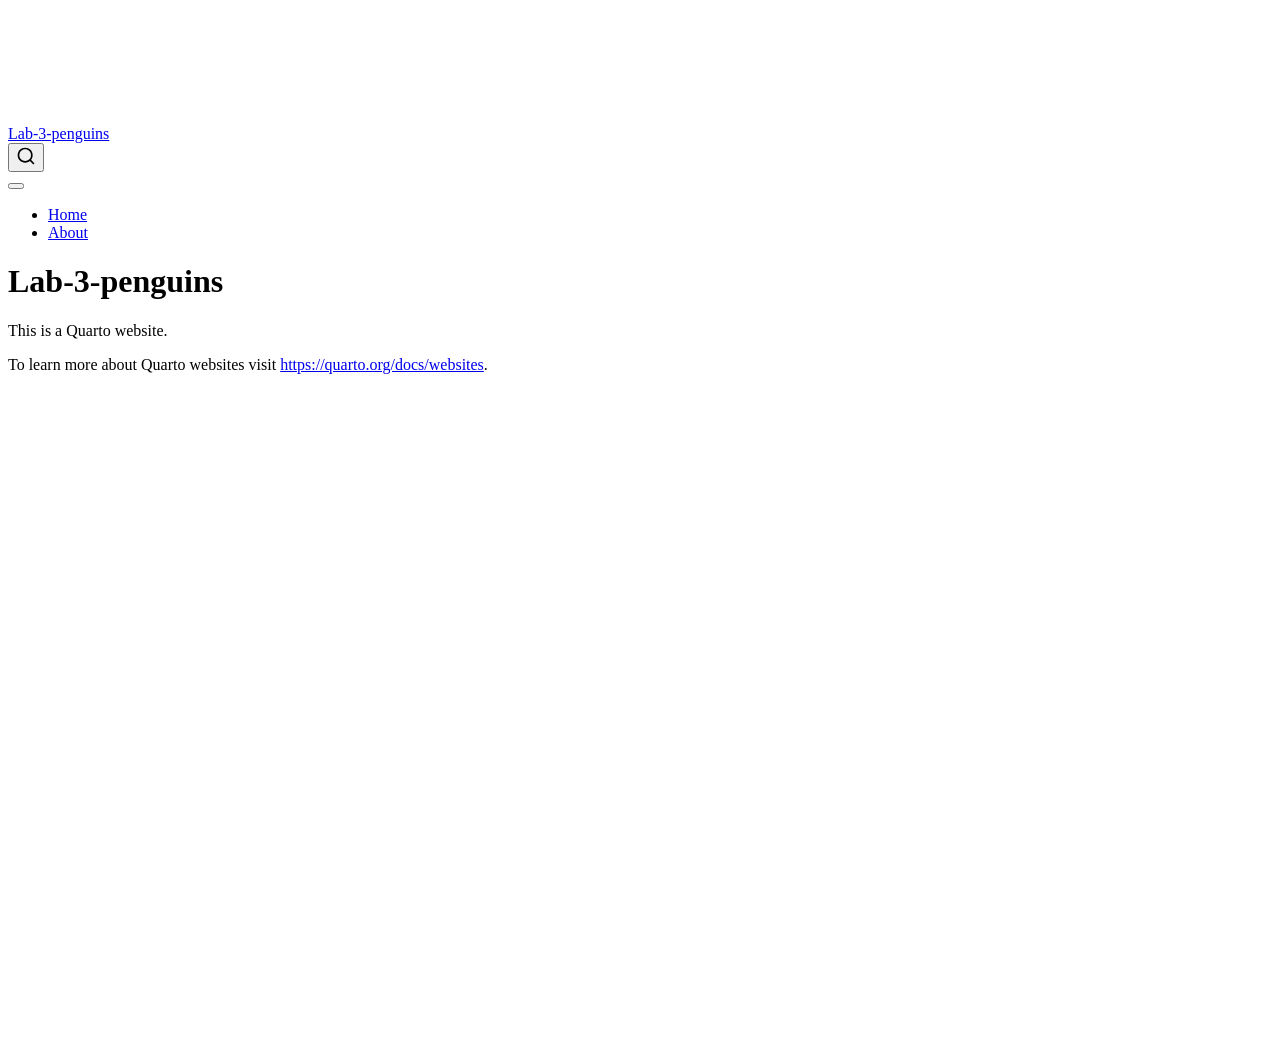
==== docs/index.html @ 2aafa757 "website 2" ====
<!DOCTYPE html>
<html xmlns="http://www.w3.org/1999/xhtml" lang="en" xml:lang="en"><head>

<meta charset="utf-8">
<meta name="generator" content="quarto-1.10.18">

<meta name="viewport" content="width=device-width, initial-scale=1.0, user-scalable=yes">


<title>Lab-3-penguins</title>
<style>
/* Default styles provided by pandoc.
** See https://pandoc.org/MANUAL.html#variables-for-html for config info.
*/
span.smallcaps{font-variant: small-caps;}
div.columns{display: flex; gap: 1.5em;}
div.column{flex: auto;}
@media screen {
div.columns{gap: min(4vw, 1.5em);}
div.column{overflow-x: auto;}
}
div.hanging-indent{margin-left: 1.5em; text-indent: -1.5em;}
ul.task-list{list-style: none;}
ul.task-list li input[type="checkbox"] {
  width: 0.8em;
  margin: 0 0.8em 0.2em -1em; /* quarto-specific, see https://github.com/quarto-dev/quarto-cli/issues/4556 */ 
  vertical-align: middle;
}
</style>


<script src="site_libs/quarto-nav/quarto-nav.js"></script>
<script src="site_libs/quarto-nav/headroom.min.js"></script>
<script src="site_libs/clipboard/clipboard.min.js"></script>
<script src="site_libs/quarto-search/autocomplete.umd.js"></script>
<script src="site_libs/quarto-search/fuse.min.js"></script>
<script src="site_libs/quarto-search/quarto-search.js"></script>
<meta name="quarto:offset" content="./">
<script src="site_libs/quarto-html/quarto.js" type="module"></script>
<script src="site_libs/quarto-html/tabsets/tabsets.js" type="module"></script>
<script src="site_libs/quarto-html/popper.min.js"></script>
<script src="site_libs/quarto-html/tippy.umd.min.js"></script>
<script src="site_libs/quarto-html/anchor.min.js"></script>
<link href="site_libs/quarto-html/tippy.css" rel="stylesheet">
<link href="site_libs/quarto-html/quarto-syntax-highlighting-64a204ab8560d761af7679ceaba22944.css" rel="stylesheet" id="quarto-text-highlighting-styles">
<script src="site_libs/bootstrap/bootstrap.min.js"></script>
<link href="site_libs/bootstrap/bootstrap-icons.css" rel="stylesheet">
<link href="site_libs/bootstrap/bootstrap-445b8638c3d06994fee0907d791121c4.min.css" rel="stylesheet" append-hash="true" id="quarto-bootstrap" data-mode="light">
<script id="quarto-search-options" type="application/json">{
  "location": "navbar",
  "copy-button": false,
  "collapse-after": 3,
  "panel-placement": "end",
  "type": "overlay",
  "limit": 50,
  "keyboard-shortcut": [
    "f",
    "/",
    "s"
  ],
  "show-item-context": false,
  "language": {
    "search-no-results-text": "No results",
    "search-matching-documents-text": "matching documents",
    "search-copy-link-title": "Copy link to search",
    "search-hide-matches-text": "Hide additional matches",
    "search-more-match-text": "more match in this document",
    "search-more-matches-text": "more matches in this document",
    "search-clear-button-title": "Clear",
    "search-text-placeholder": "",
    "search-detached-cancel-button-title": "Cancel",
    "search-submit-button-title": "Submit",
    "search-label": "Search"
  }
}</script>


<link rel="stylesheet" href="styles.css">
</head>

<body class="nav-fixed quarto-light">

<div id="quarto-search-results"></div>
  <header id="quarto-header" class="headroom fixed-top">
    <nav class="navbar navbar-expand-lg " data-bs-theme="dark">
      <div class="navbar-container container-fluid">
      <div class="navbar-brand-container mx-auto">
    <a class="navbar-brand" href="./index.html">
    <span class="navbar-title">Lab-3-penguins</span>
    </a>
  </div>
            <div id="quarto-search" class="" title="Search"></div>
          <button class="navbar-toggler" type="button" data-bs-toggle="collapse" data-bs-target="#navbarCollapse" aria-controls="navbarCollapse" role="menu" aria-expanded="false" aria-label="Toggle navigation" onclick="if (window.quartoToggleHeadroom) { window.quartoToggleHeadroom(); }">
  <span class="navbar-toggler-icon"></span>
</button>
          <div class="collapse navbar-collapse" id="navbarCollapse">
            <ul class="navbar-nav navbar-nav-scroll me-auto">
  <li class="nav-item">
    <a class="nav-link active" href="./index.html" aria-current="page"> 
<span class="menu-text">Home</span></a>
  </li>  
  <li class="nav-item">
    <a class="nav-link" href="./about.html"> 
<span class="menu-text">About</span></a>
  </li>  
</ul>
          </div> <!-- /navcollapse -->
            <div class="quarto-navbar-tools">
</div>
      </div> <!-- /container-fluid -->
    </nav>
</header>
<!-- content -->
<div id="quarto-content" class="quarto-container page-columns page-rows-contents page-layout-article page-navbar">
<!-- sidebar -->
<!-- margin-sidebar -->
    <div id="quarto-margin-sidebar" class="sidebar margin-sidebar zindex-bottom">
        
    </div>
<!-- main -->
<main class="content" id="quarto-document-content">

<header id="title-block-header" class="quarto-title-block default">
<div class="quarto-title">
<h1 class="title">Lab-3-penguins</h1>
</div>



<div class="quarto-title-meta">

    
  
    
  </div>
  


</header>


<p>This is a Quarto website.</p>
<p>To learn more about Quarto websites visit <a href="https://quarto.org/docs/websites" class="uri">https://quarto.org/docs/websites</a>.</p>



</main> <!-- /main -->
<script id="quarto-html-after-body" type="application/javascript">
  window.document.addEventListener("DOMContentLoaded", function (event) {
    const icon = "";
    const anchorJS = new window.AnchorJS();
    anchorJS.options = {
      placement: 'right',
      icon: icon
    };
    anchorJS.add('.anchored');
    const isCodeAnnotation = (el) => {
      for (const clz of el.classList) {
        if (clz.startsWith('code-annotation-')) {                     
          return true;
        }
      }
      return false;
    }
    const onCopySuccess = function(e) {
      // button target
      const button = e.trigger;
      // don't keep focus
      button.blur();
      // flash "checked"
      button.classList.add('code-copy-button-checked');
      var currentTitle = button.getAttribute("title");
      button.setAttribute("title", "Copied!");
      let tooltip;
      if (window.bootstrap) {
        button.setAttribute("data-bs-toggle", "tooltip");
        button.setAttribute("data-bs-placement", "left");
        button.setAttribute("data-bs-title", "Copied!");
        tooltip = new bootstrap.Tooltip(button, 
          { trigger: "manual", 
            customClass: "code-copy-button-tooltip",
            offset: [0, -8]});
        tooltip.show();    
      }
      setTimeout(function() {
        if (tooltip) {
          tooltip.hide();
          button.removeAttribute("data-bs-title");
          button.removeAttribute("data-bs-toggle");
          button.removeAttribute("data-bs-placement");
        }
        button.setAttribute("title", currentTitle);
        button.classList.remove('code-copy-button-checked');
      }, 1000);
      // clear code selection
      e.clearSelection();
    }
    const getTextToCopy = function(trigger) {
      const outerScaffold = trigger.parentElement.cloneNode(true);
      const codeEl = outerScaffold.querySelector('code');
      for (const childEl of codeEl.children) {
        if (isCodeAnnotation(childEl)) {
          childEl.remove();
        }
      }
      return codeEl.innerText;
    }
    const clipboard = new window.ClipboardJS('.code-copy-button:not([data-in-quarto-modal])', {
      text: getTextToCopy
    });
    clipboard.on('success', onCopySuccess);
    if (window.document.getElementById('quarto-embedded-source-code-modal')) {
      const clipboardModal = new window.ClipboardJS('.code-copy-button[data-in-quarto-modal]', {
        text: getTextToCopy,
        container: window.document.getElementById('quarto-embedded-source-code-modal')
      });
      clipboardModal.on('success', onCopySuccess);
    }
      var localhostRegex = new RegExp(/^(?:http|https):\/\/localhost\:?[0-9]*\//);
      var mailtoRegex = new RegExp(/^mailto:/);
        var filterRegex = new RegExp('/' + window.location.host + '/');
      var isInternal = (href) => {
          return filterRegex.test(href) || localhostRegex.test(href) || mailtoRegex.test(href);
      }
      // Inspect non-navigation links and adorn them if external
     var links = window.document.querySelectorAll('a[href]:not(.nav-link):not(.navbar-brand):not(.toc-action):not(.sidebar-link):not(.sidebar-item-toggle):not(.pagination-link):not(.no-external):not([aria-hidden]):not(.dropdown-item):not(.quarto-navigation-tool):not(.about-link)');
      for (var i=0; i<links.length; i++) {
        const link = links[i];
        if (!isInternal(link.href)) {
          // undo the damage that might have been done by quarto-nav.js in the case of
          // links that we want to consider external
          if (link.dataset.originalHref !== undefined) {
            link.href = link.dataset.originalHref;
          }
        }
      }
    function tippyHover(el, contentFn, onTriggerFn, onUntriggerFn) {
      const config = {
        allowHTML: true,
        maxWidth: 500,
        delay: 100,
        arrow: false,
        appendTo: function(el) {
            return el.parentElement;
        },
        interactive: true,
        interactiveBorder: 10,
        theme: 'quarto',
        placement: 'bottom-start',
      };
      if (contentFn) {
        config.content = contentFn;
      }
      if (onTriggerFn) {
        config.onTrigger = onTriggerFn;
      }
      if (onUntriggerFn) {
        config.onUntrigger = onUntriggerFn;
      }
      window.tippy(el, config); 
    }
    const noterefs = window.document.querySelectorAll('a[role="doc-noteref"]');
    for (var i=0; i<noterefs.length; i++) {
      const ref = noterefs[i];
      tippyHover(ref, function() {
        // use id or data attribute instead here
        let href = ref.getAttribute('data-footnote-href') || ref.getAttribute('href');
        try { href = new URL(href).hash; } catch {}
        const id = href.replace(/^#\/?/, "");
        const note = window.document.getElementById(id);
        if (note) {
          return note.innerHTML;
        } else {
          return "";
        }
      });
    }
    const xrefs = window.document.querySelectorAll('a.quarto-xref');
    const processXRef = (id, note) => {
      // Strip column container classes
      const stripColumnClz = (el) => {
        el.classList.remove("page-full", "page-columns");
        if (el.children) {
          for (const child of el.children) {
            stripColumnClz(child);
          }
        }
      }
      stripColumnClz(note)
      if (id === null || id.startsWith('sec-')) {
        // Special case sections, only their first couple elements
        const container = document.createElement("div");
        if (note.children && note.children.length > 2) {
          container.appendChild(note.children[0].cloneNode(true));
          for (let i = 1; i < note.children.length; i++) {
            const child = note.children[i];
            if (child.tagName === "P" && child.innerText === "") {
              continue;
            } else {
              container.appendChild(child.cloneNode(true));
              break;
            }
          }
          if (window.Quarto?.typesetMath) {
            window.Quarto.typesetMath(container);
          }
          return container.innerHTML
        } else {
          if (window.Quarto?.typesetMath) {
            window.Quarto.typesetMath(note);
          }
          return note.innerHTML;
        }
      } else {
        // Remove any anchor links if they are present
        const anchorLink = note.querySelector('a.anchorjs-link');
        if (anchorLink) {
          anchorLink.remove();
        }
        if (window.Quarto?.typesetMath) {
          window.Quarto.typesetMath(note);
        }
        if (note.classList.contains("callout")) {
          return note.outerHTML;
        } else {
          return note.innerHTML;
        }
      }
    }
    for (var i=0; i<xrefs.length; i++) {
      const xref = xrefs[i];
      tippyHover(xref, undefined, function(instance) {
        instance.disable();
        let url = xref.getAttribute('href');
        let hash = undefined; 
        if (url.startsWith('#')) {
          hash = url;
        } else {
          try { hash = new URL(url).hash; } catch {}
        }
        if (hash) {
          const id = hash.replace(/^#\/?/, "");
          const note = window.document.getElementById(id);
          if (note !== null) {
            try {
              const html = processXRef(id, note.cloneNode(true));
              instance.setContent(html);
            } finally {
              instance.enable();
              instance.show();
            }
          } else {
            // See if we can fetch this
            fetch(url.split('#')[0])
            .then(res => res.text())
            .then(html => {
              const parser = new DOMParser();
              const htmlDoc = parser.parseFromString(html, "text/html");
              const note = htmlDoc.getElementById(id);
              if (note !== null) {
                const html = processXRef(id, note);
                instance.setContent(html);
              } 
            }).finally(() => {
              instance.enable();
              instance.show();
            });
          }
        } else {
          // See if we can fetch a full url (with no hash to target)
          // This is a special case and we should probably do some content thinning / targeting
          fetch(url)
          .then(res => res.text())
          .then(html => {
            const parser = new DOMParser();
            const htmlDoc = parser.parseFromString(html, "text/html");
            const note = htmlDoc.querySelector('main.content');
            if (note !== null) {
              // This should only happen for chapter cross references
              // (since there is no id in the URL)
              // remove the first header
              if (note.children.length > 0 && note.children[0].tagName === "HEADER") {
                note.children[0].remove();
              }
              const html = processXRef(null, note);
              instance.setContent(html);
            } 
          }).finally(() => {
            instance.enable();
            instance.show();
          });
        }
      }, function(instance) {
      });
    }
        let selectedAnnoteEl;
        const selectorForAnnotation = ( cell, annotation) => {
          let cellAttr = 'data-code-cell="' + cell + '"';
          let lineAttr = 'data-code-annotation="' +  annotation + '"';
          const selector = 'span[' + cellAttr + '][' + lineAttr + ']';
          return selector;
        }
        const selectCodeLines = (annoteEl) => {
          const doc = window.document;
          const targetCell = annoteEl.getAttribute("data-target-cell");
          const targetAnnotation = annoteEl.getAttribute("data-target-annotation");
          const annoteSpan = window.document.querySelector(selectorForAnnotation(targetCell, targetAnnotation));
          const lines = annoteSpan.getAttribute("data-code-lines").split(",");
          const lineIds = lines.map((line) => {
            return targetCell + "-" + line;
          })
          let top = null;
          let height = null;
          let parent = null;
          if (lineIds.length > 0) {
              //compute the position of the single el (top and bottom and make a div)
              const el = window.document.getElementById(lineIds[0]);
              top = el.offsetTop;
              height = el.offsetHeight;
              parent = el.parentElement.parentElement;
            if (lineIds.length > 1) {
              const lastEl = window.document.getElementById(lineIds[lineIds.length - 1]);
              const bottom = lastEl.offsetTop + lastEl.offsetHeight;
              height = bottom - top;
            }
            if (top !== null && height !== null && parent !== null) {
              // cook up a div (if necessary) and position it 
              let div = window.document.getElementById("code-annotation-line-highlight");
              if (div === null) {
                div = window.document.createElement("div");
                div.setAttribute("id", "code-annotation-line-highlight");
                div.style.position = 'absolute';
                parent.appendChild(div);
              }
              div.style.top = top - 2 + "px";
              div.style.height = height + 4 + "px";
              div.style.left = 0;
              let gutterDiv = window.document.getElementById("code-annotation-line-highlight-gutter");
              if (gutterDiv === null) {
                gutterDiv = window.document.createElement("div");
                gutterDiv.setAttribute("id", "code-annotation-line-highlight-gutter");
                gutterDiv.style.position = 'absolute';
                const codeCell = window.document.getElementById(targetCell);
                const gutter = codeCell.querySelector('.code-annotation-gutter');
                gutter.appendChild(gutterDiv);
              }
              gutterDiv.style.top = top - 2 + "px";
              gutterDiv.style.height = height + 4 + "px";
            }
            selectedAnnoteEl = annoteEl;
          }
        };
        const unselectCodeLines = () => {
          const elementsIds = ["code-annotation-line-highlight", "code-annotation-line-highlight-gutter"];
          elementsIds.forEach((elId) => {
            const div = window.document.getElementById(elId);
            if (div) {
              div.remove();
            }
          });
          selectedAnnoteEl = undefined;
        };
          // Handle positioning of the toggle
      window.addEventListener(
        "resize",
        throttle(() => {
          elRect = undefined;
          if (selectedAnnoteEl) {
            selectCodeLines(selectedAnnoteEl);
          }
        }, 10)
      );
      function throttle(fn, ms) {
      let throttle = false;
      let timer;
        return (...args) => {
          if(!throttle) { // first call gets through
              fn.apply(this, args);
              throttle = true;
          } else { // all the others get throttled
              if(timer) clearTimeout(timer); // cancel #2
              timer = setTimeout(() => {
                fn.apply(this, args);
                timer = throttle = false;
              }, ms);
          }
        };
      }
        // Attach click handler to the DT
        const annoteDls = window.document.querySelectorAll('dt[data-target-cell]');
        for (const annoteDlNode of annoteDls) {
          annoteDlNode.addEventListener('click', (event) => {
            const clickedEl = event.target;
            if (clickedEl !== selectedAnnoteEl) {
              unselectCodeLines();
              const activeEl = window.document.querySelector('dt[data-target-cell].code-annotation-active');
              if (activeEl) {
                activeEl.classList.remove('code-annotation-active');
              }
              selectCodeLines(clickedEl);
              clickedEl.classList.add('code-annotation-active');
            } else {
              // Unselect the line
              unselectCodeLines();
              clickedEl.classList.remove('code-annotation-active');
            }
          });
        }
    const findCites = (el) => {
      const parentEl = el.parentElement;
      if (parentEl) {
        const cites = parentEl.dataset.cites;
        if (cites) {
          return {
            el,
            cites: cites.split(' ')
          };
        } else {
          return findCites(el.parentElement)
        }
      } else {
        return undefined;
      }
    };
    var bibliorefs = window.document.querySelectorAll('a[role="doc-biblioref"]');
    for (var i=0; i<bibliorefs.length; i++) {
      const ref = bibliorefs[i];
      const citeInfo = findCites(ref);
      if (citeInfo) {
        tippyHover(citeInfo.el, function() {
          var popup = window.document.createElement('div');
          citeInfo.cites.forEach(function(cite) {
            var citeDiv = window.document.createElement('div');
            citeDiv.classList.add('hanging-indent');
            citeDiv.classList.add('csl-entry');
            var biblioDiv = window.document.getElementById('ref-' + cite);
            if (biblioDiv) {
              citeDiv.innerHTML = biblioDiv.innerHTML;
            }
            popup.appendChild(citeDiv);
          });
          return popup.innerHTML;
        });
      }
    }
  });
  </script>
</div> <!-- /content -->




</body></html>
---- docs/site_libs/quarto-html/tippy.css ----
.tippy-box[data-animation=fade][data-state=hidden]{opacity:0}[data-tippy-root]{max-width:calc(100vw - 10px)}.tippy-box{position:relative;background-color:#333;color:#fff;border-radius:4px;font-size:14px;line-height:1.4;white-space:normal;outline:0;transition-property:transform,visibility,opacity}.tippy-box[data-placement^=top]>.tippy-arrow{bottom:0}.tippy-box[data-placement^=top]>.tippy-arrow:before{bottom:-7px;left:0;border-width:8px 8px 0;border-top-color:initial;transform-origin:center top}.tippy-box[data-placement^=bottom]>.tippy-arrow{top:0}.tippy-box[data-placement^=bottom]>.tippy-arrow:before{top:-7px;left:0;border-width:0 8px 8px;border-bottom-color:initial;transform-origin:center bottom}.tippy-box[data-placement^=left]>.tippy-arrow{right:0}.tippy-box[data-placement^=left]>.tippy-arrow:before{border-width:8px 0 8px 8px;border-left-color:initial;right:-7px;transform-origin:center left}.tippy-box[data-placement^=right]>.tippy-arrow{left:0}.tippy-box[data-placement^=right]>.tippy-arrow:before{left:-7px;border-width:8px 8px 8px 0;border-right-color:initial;transform-origin:center right}.tippy-box[data-inertia][data-state=visible]{transition-timing-function:cubic-bezier(.54,1.5,.38,1.11)}.tippy-arrow{width:16px;height:16px;color:#333}.tippy-arrow:before{content:"";position:absolute;border-color:transparent;border-style:solid}.tippy-content{position:relative;padding:5px 9px;z-index:1}
---- docs/site_libs/quarto-html/quarto-syntax-highlighting-64a204ab8560d761af7679ceaba22944.css ----
/* quarto syntax highlight colors */
:root {
  --quarto-hl-ot-color: #003B4F;
  --quarto-hl-at-color: #657422;
  --quarto-hl-ss-color: #20794D;
  --quarto-hl-an-color: #5E5E5E;
  --quarto-hl-fu-color: #4758AB;
  --quarto-hl-st-color: #20794D;
  --quarto-hl-cf-color: #003B4F;
  --quarto-hl-op-color: #5E5E5E;
  --quarto-hl-er-color: #AD0000;
  --quarto-hl-bn-color: #AD0000;
  --quarto-hl-al-color: #AD0000;
  --quarto-hl-va-color: #111111;
  --quarto-hl-bu-color: inherit;
  --quarto-hl-ex-color: inherit;
  --quarto-hl-pp-color: #AD0000;
  --quarto-hl-in-color: #5E5E5E;
  --quarto-hl-vs-color: #20794D;
  --quarto-hl-wa-color: #5E5E5E;
  --quarto-hl-do-color: #5E5E5E;
  --quarto-hl-im-color: #00769E;
  --quarto-hl-ch-color: #20794D;
  --quarto-hl-dt-color: #AD0000;
  --quarto-hl-fl-color: #AD0000;
  --quarto-hl-co-color: #5E5E5E;
  --quarto-hl-cv-color: #5E5E5E;
  --quarto-hl-cn-color: #8f5902;
  --quarto-hl-sc-color: #5E5E5E;
  --quarto-hl-dv-color: #AD0000;
  --quarto-hl-kw-color: #003B4F;
}

/* other quarto variables */
:root {
  --quarto-font-monospace: SFMono-Regular, Menlo, Monaco, Consolas, "Liberation Mono", "Courier New", monospace;
}

/* syntax highlight based on Pandoc's rules */
pre > code.sourceCode > span {
  color: #003B4F;
}

code.sourceCode > span {
  color: #003B4F;
}

div.sourceCode,
div.sourceCode pre.sourceCode {
  color: #003B4F;
}

/* Normal */
code span {
  color: #003B4F;
}

/* Alert */
code span.al {
  color: #AD0000;
  font-style: inherit;
}

/* Annotation */
code span.an {
  color: #5E5E5E;
  font-style: inherit;
}

/* Attribute */
code span.at {
  color: #657422;
  font-style: inherit;
}

/* BaseN */
code span.bn {
  color: #AD0000;
  font-style: inherit;
}

/* BuiltIn */
code span.bu {
  font-style: inherit;
}

/* ControlFlow */
code span.cf {
  color: #003B4F;
  font-weight: bold;
  font-style: inherit;
}

/* Char */
code span.ch {
  color: #20794D;
  font-style: inherit;
}

/* Constant */
code span.cn {
  color: #8f5902;
  font-style: inherit;
}

/* Comment */
code span.co {
  color: #5E5E5E;
  font-style: inherit;
}

/* CommentVar */
code span.cv {
  color: #5E5E5E;
  font-style: italic;
}

/* Documentation */
code span.do {
  color: #5E5E5E;
  font-style: italic;
}

/* DataType */
code span.dt {
  color: #AD0000;
  font-style: inherit;
}

/* DecVal */
code span.dv {
  color: #AD0000;
  font-style: inherit;
}

/* Error */
code span.er {
  color: #AD0000;
  font-style: inherit;
}

/* Extension */
code span.ex {
  font-style: inherit;
}

/* Float */
code span.fl {
  color: #AD0000;
  font-style: inherit;
}

/* Function */
code span.fu {
  color: #4758AB;
  font-style: inherit;
}

/* Import */
code span.im {
  color: #00769E;
  font-style: inherit;
}

/* Information */
code span.in {
  color: #5E5E5E;
  font-style: inherit;
}

/* Keyword */
code span.kw {
  color: #003B4F;
  font-weight: bold;
  font-style: inherit;
}

/* Operator */
code span.op {
  color: #5E5E5E;
  font-style: inherit;
}

/* Other */
code span.ot {
  color: #003B4F;
  font-style: inherit;
}

/* Preprocessor */
code span.pp {
  color: #AD0000;
  font-style: inherit;
}

/* SpecialChar */
code span.sc {
  color: #5E5E5E;
  font-style: inherit;
}

/* SpecialString */
code span.ss {
  color: #20794D;
  font-style: inherit;
}

/* String */
code span.st {
  color: #20794D;
  font-style: inherit;
}

/* Variable */
code span.va {
  color: #111111;
  font-style: inherit;
}

/* VerbatimString */
code span.vs {
  color: #20794D;
  font-style: inherit;
}

/* Warning */
code span.wa {
  color: #5E5E5E;
  font-style: italic;
}

.prevent-inlining {
  content: "</";
}

/*# sourceMappingURL=9d8d5bb603a83b8298b89080a598c93b.css.map */
---- docs/styles.css ----
/* css styles */
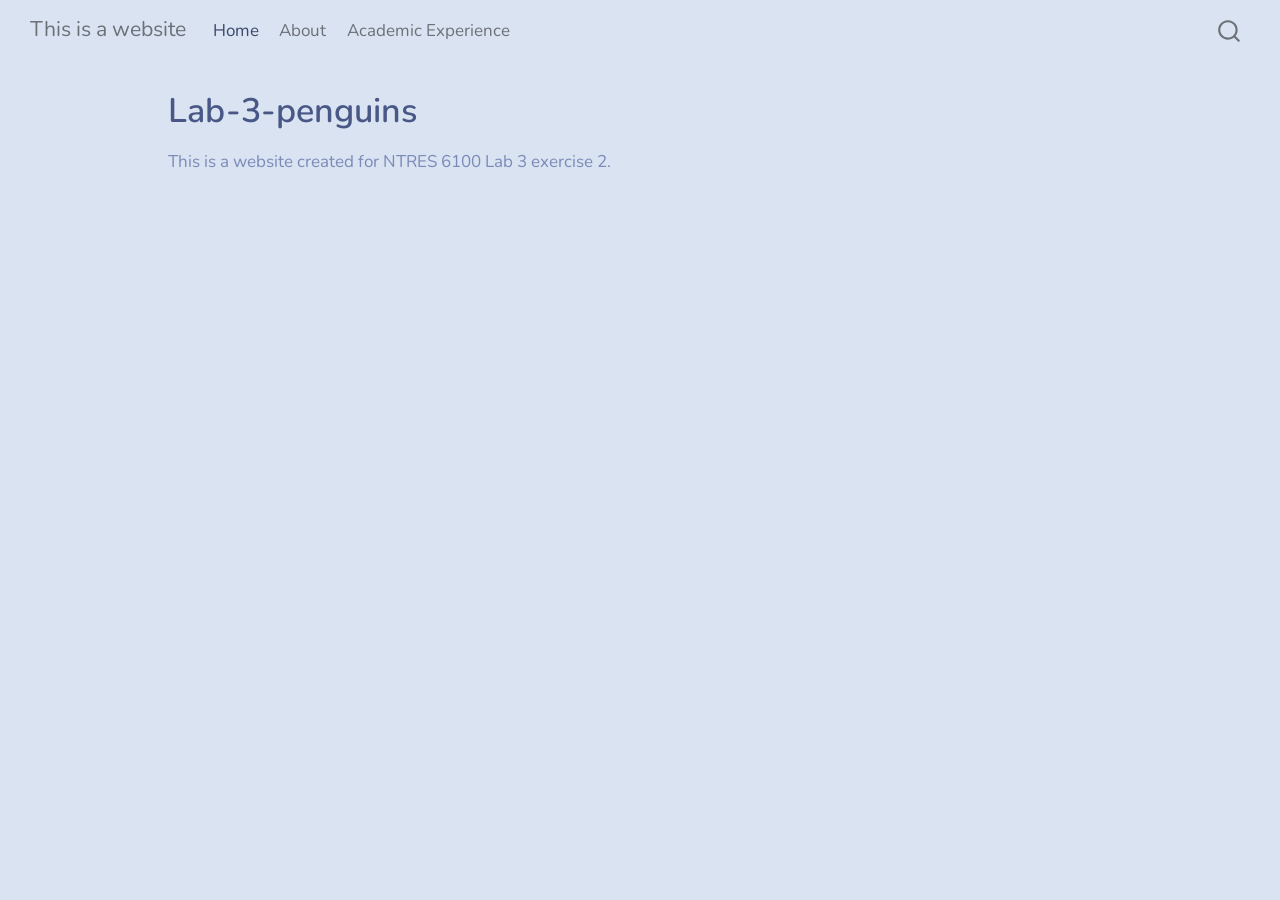
==== commit 5ba93d99: "a new tab" ====
--- a/docs/index.html
+++ b/docs/index.html
@@ -7,7 +7,7 @@
 <meta name="viewport" content="width=device-width, initial-scale=1.0, user-scalable=yes">
 
 
-<title>Lab-3-penguins</title>
+<title>Lab-3-penguins – This is a website</title>
 <style>
 /* Default styles provided by pandoc.
 ** See https://pandoc.org/MANUAL.html#variables-for-html for config info.
@@ -45,7 +45,7 @@
 <link href="site_libs/quarto-html/quarto-syntax-highlighting-64a204ab8560d761af7679ceaba22944.css" rel="stylesheet" id="quarto-text-highlighting-styles">
 <script src="site_libs/bootstrap/bootstrap.min.js"></script>
 <link href="site_libs/bootstrap/bootstrap-icons.css" rel="stylesheet">
-<link href="site_libs/bootstrap/bootstrap-445b8638c3d06994fee0907d791121c4.min.css" rel="stylesheet" append-hash="true" id="quarto-bootstrap" data-mode="light">
+<link href="site_libs/bootstrap/bootstrap-3fd3f4189a980f87e00088e801eda988.min.css" rel="stylesheet" append-hash="true" id="quarto-bootstrap" data-mode="light">
 <script id="quarto-search-options" type="application/json">{
   "location": "navbar",
   "copy-button": false,
@@ -86,7 +86,7 @@
       <div class="navbar-container container-fluid">
       <div class="navbar-brand-container mx-auto">
     <a class="navbar-brand" href="./index.html">
-    <span class="navbar-title">Lab-3-penguins</span>
+    <span class="navbar-title">This is a website</span>
     </a>
   </div>
             <div id="quarto-search" class="" title="Search"></div>
@@ -102,6 +102,10 @@
   <li class="nav-item">
     <a class="nav-link" href="./about.html"> 
 <span class="menu-text">About</span></a>
+  </li>  
+  <li class="nav-item">
+    <a class="nav-link" href="./Academic Experience.html"> 
+<span class="menu-text">Academic Experience</span></a>
   </li>  
 </ul>
           </div> <!-- /navcollapse -->
@@ -139,8 +143,7 @@
 </header>
 
 
-<p>This is a Quarto website.</p>
-<p>To learn more about Quarto websites visit <a href="https://quarto.org/docs/websites" class="uri">https://quarto.org/docs/websites</a>.</p>
+<p>This is a website created for NTRES 6100 Lab 3 exercise 2.</p>
 
 
 
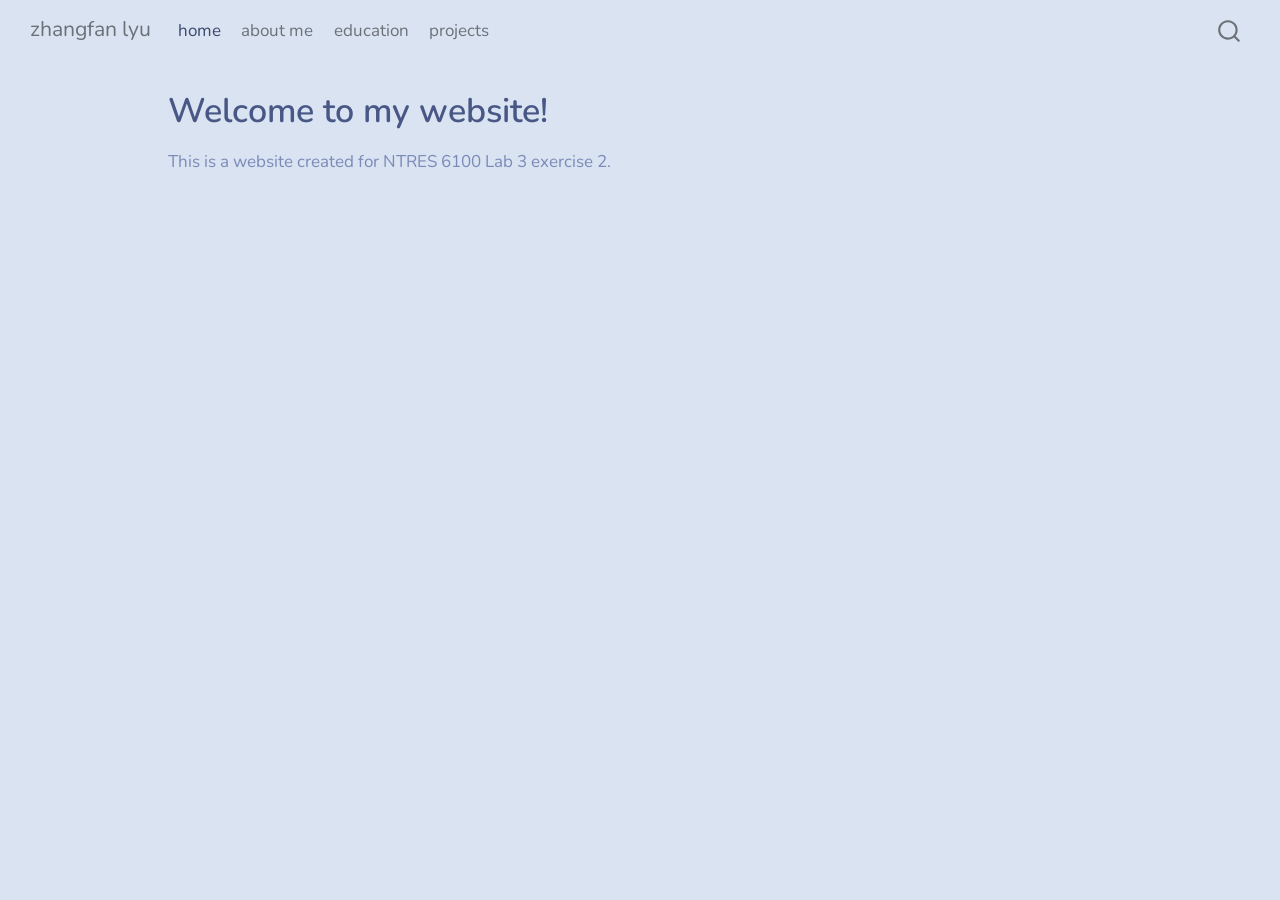
==== commit 70043503: "updating website" ====
--- a/docs/index.html
+++ b/docs/index.html
@@ -7,7 +7,7 @@
 <meta name="viewport" content="width=device-width, initial-scale=1.0, user-scalable=yes">
 
 
-<title>Lab-3-penguins – This is a website</title>
+<title>Welcome to my website! – zhangfan lyu</title>
 <style>
 /* Default styles provided by pandoc.
 ** See https://pandoc.org/MANUAL.html#variables-for-html for config info.
@@ -86,7 +86,7 @@
       <div class="navbar-container container-fluid">
       <div class="navbar-brand-container mx-auto">
     <a class="navbar-brand" href="./index.html">
-    <span class="navbar-title">This is a website</span>
+    <span class="navbar-title">zhangfan lyu</span>
     </a>
   </div>
             <div id="quarto-search" class="" title="Search"></div>
@@ -97,15 +97,19 @@
             <ul class="navbar-nav navbar-nav-scroll me-auto">
   <li class="nav-item">
     <a class="nav-link active" href="./index.html" aria-current="page"> 
-<span class="menu-text">Home</span></a>
+<span class="menu-text">home</span></a>
   </li>  
   <li class="nav-item">
     <a class="nav-link" href="./about.html"> 
-<span class="menu-text">About</span></a>
+<span class="menu-text">about me</span></a>
   </li>  
   <li class="nav-item">
-    <a class="nav-link" href="./Academic Experience.html"> 
-<span class="menu-text">Academic Experience</span></a>
+    <a class="nav-link" href="./education.html"> 
+<span class="menu-text">education</span></a>
+  </li>  
+  <li class="nav-item">
+    <a class="nav-link" href="./projects.html"> 
+<span class="menu-text">projects</span></a>
   </li>  
 </ul>
           </div> <!-- /navcollapse -->
@@ -126,7 +130,7 @@
 
 <header id="title-block-header" class="quarto-title-block default">
 <div class="quarto-title">
-<h1 class="title">Lab-3-penguins</h1>
+<h1 class="title">Welcome to my website!</h1>
 </div>
 
 
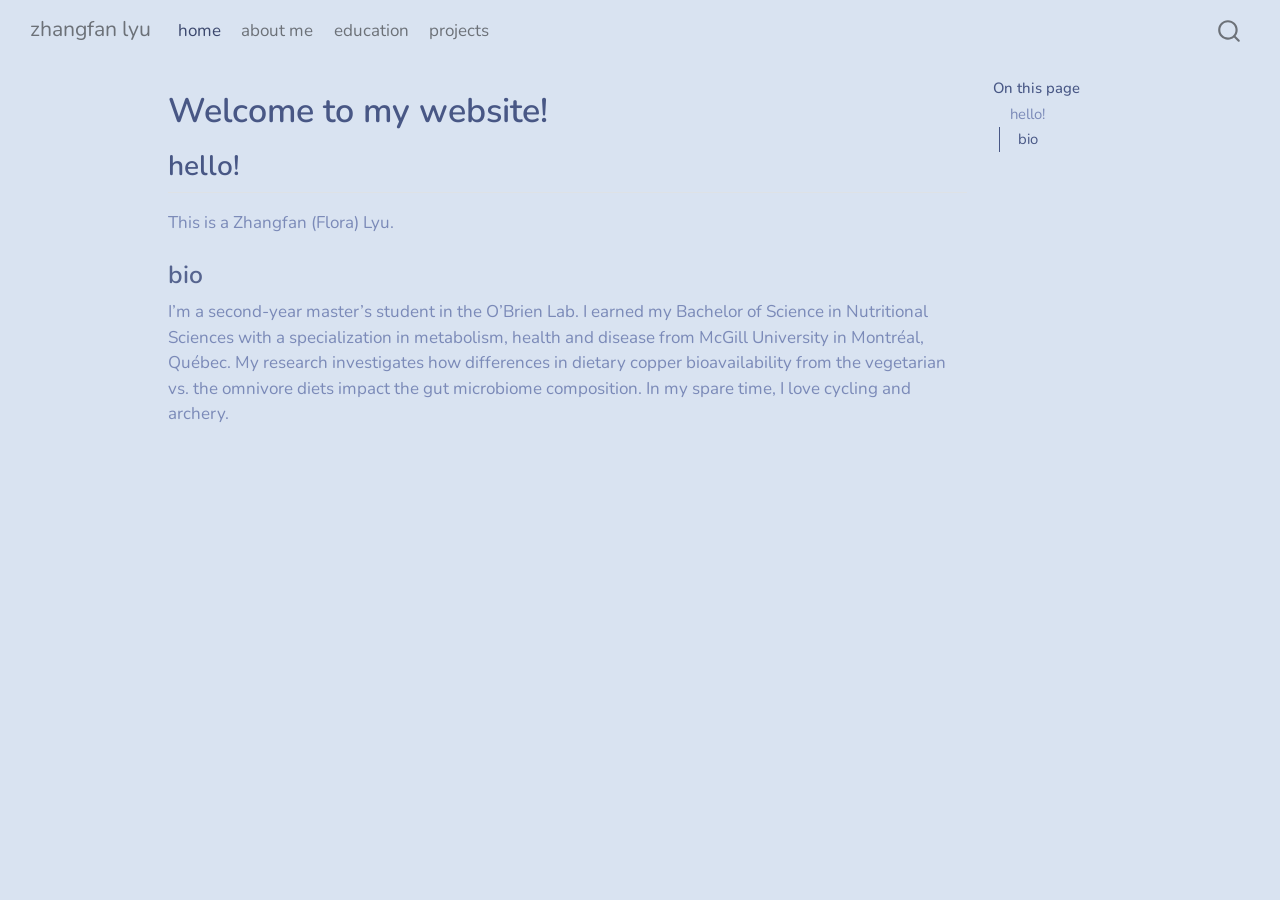
==== commit 2da34c07: "updating 2" ====
--- a/docs/index.html
+++ b/docs/index.html
@@ -122,8 +122,17 @@
 <div id="quarto-content" class="quarto-container page-columns page-rows-contents page-layout-article page-navbar">
 <!-- sidebar -->
 <!-- margin-sidebar -->
-    <div id="quarto-margin-sidebar" class="sidebar margin-sidebar zindex-bottom">
-        
+    <div id="quarto-margin-sidebar" class="sidebar margin-sidebar">
+        <nav id="TOC" role="doc-toc" class="toc-active">
+    <h2 id="toc-title">On this page</h2>
+   
+  <ul>
+  <li><a href="#hello" id="toc-hello" class="nav-link active" data-scroll-target="#hello">hello!</a>
+  <ul class="collapse">
+  <li><a href="#bio" id="toc-bio" class="nav-link" data-scroll-target="#bio">bio</a></li>
+  </ul></li>
+  </ul>
+</nav>
     </div>
 <!-- main -->
 <main class="content" id="quarto-document-content">
@@ -147,9 +156,16 @@
 </header>
 
 
-<p>This is a website created for NTRES 6100 Lab 3 exercise 2.</p>
-
-
+<section id="hello" class="level2">
+<h2 class="anchored" data-anchor-id="hello">hello!</h2>
+<p>This is a Zhangfan (Flora) Lyu.</p>
+<section id="bio" class="level3">
+<h3 class="anchored" data-anchor-id="bio">bio</h3>
+<p>I’m a second-year master’s student in the O’Brien Lab. I earned my Bachelor of Science in Nutritional Sciences with a specialization in metabolism, health and disease from McGill University in Montréal, Québec. My research investigates how differences in dietary copper bioavailability from the vegetarian vs.&nbsp;the omnivore diets impact the gut microbiome composition. In my spare time, I love cycling and archery.</p>
+
+
+</section>
+</section>
 
 </main> <!-- /main -->
 <script id="quarto-html-after-body" type="application/javascript">
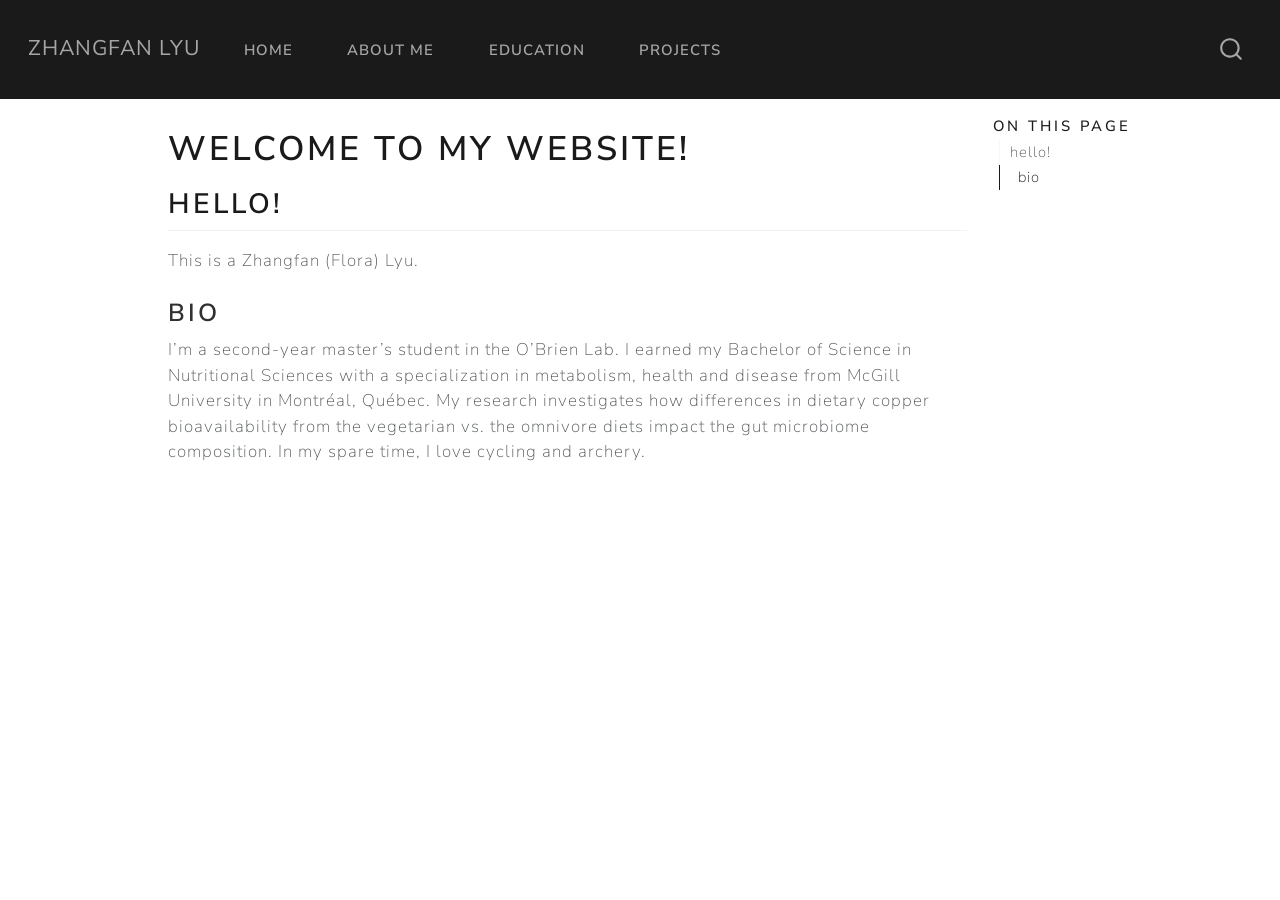
==== commit 0b6d82d5: "changing theme" ====
--- a/docs/index.html
+++ b/docs/index.html
@@ -45,7 +45,7 @@
 <link href="site_libs/quarto-html/quarto-syntax-highlighting-64a204ab8560d761af7679ceaba22944.css" rel="stylesheet" id="quarto-text-highlighting-styles">
 <script src="site_libs/bootstrap/bootstrap.min.js"></script>
 <link href="site_libs/bootstrap/bootstrap-icons.css" rel="stylesheet">
-<link href="site_libs/bootstrap/bootstrap-3fd3f4189a980f87e00088e801eda988.min.css" rel="stylesheet" append-hash="true" id="quarto-bootstrap" data-mode="light">
+<link href="site_libs/bootstrap/bootstrap-b0ee52e4dc8db0fb1c3a6dbd8a6b6139.min.css" rel="stylesheet" append-hash="true" id="quarto-bootstrap" data-mode="light">
 <script id="quarto-search-options" type="application/json">{
   "location": "navbar",
   "copy-button": false,
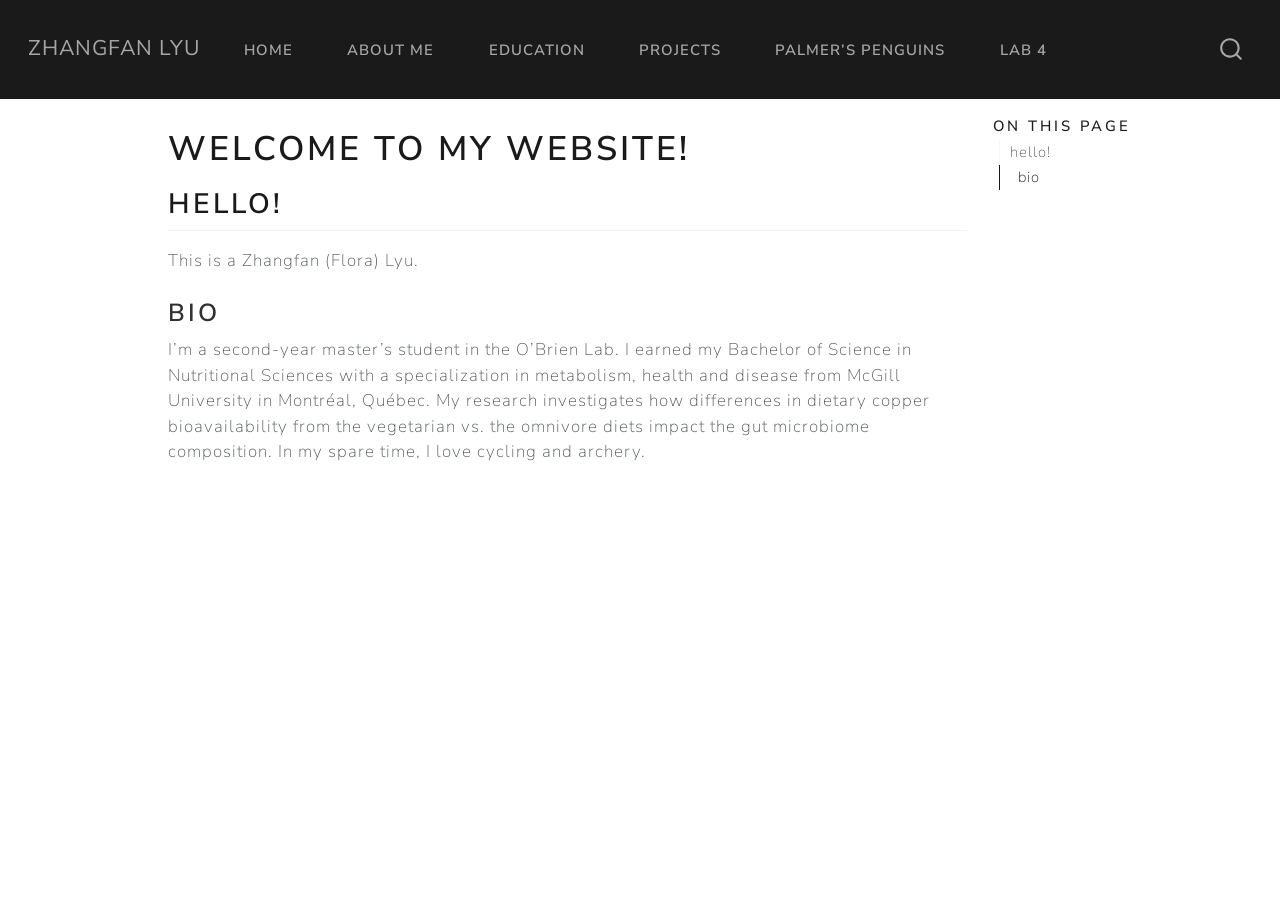
==== commit 2ca22154: "lab 4" ====
--- a/docs/index.html
+++ b/docs/index.html
@@ -111,6 +111,14 @@
     <a class="nav-link" href="./projects.html"> 
 <span class="menu-text">projects</span></a>
   </li>  
+  <li class="nav-item">
+    <a class="nav-link" href="./Lab 3 notes.html"> 
+<span class="menu-text">Palmer’s Penguins</span></a>
+  </li>  
+  <li class="nav-item">
+    <a class="nav-link" href="./Lab_4.html"> 
+<span class="menu-text">Lab 4</span></a>
+  </li>  
 </ul>
           </div> <!-- /navcollapse -->
             <div class="quarto-navbar-tools">
